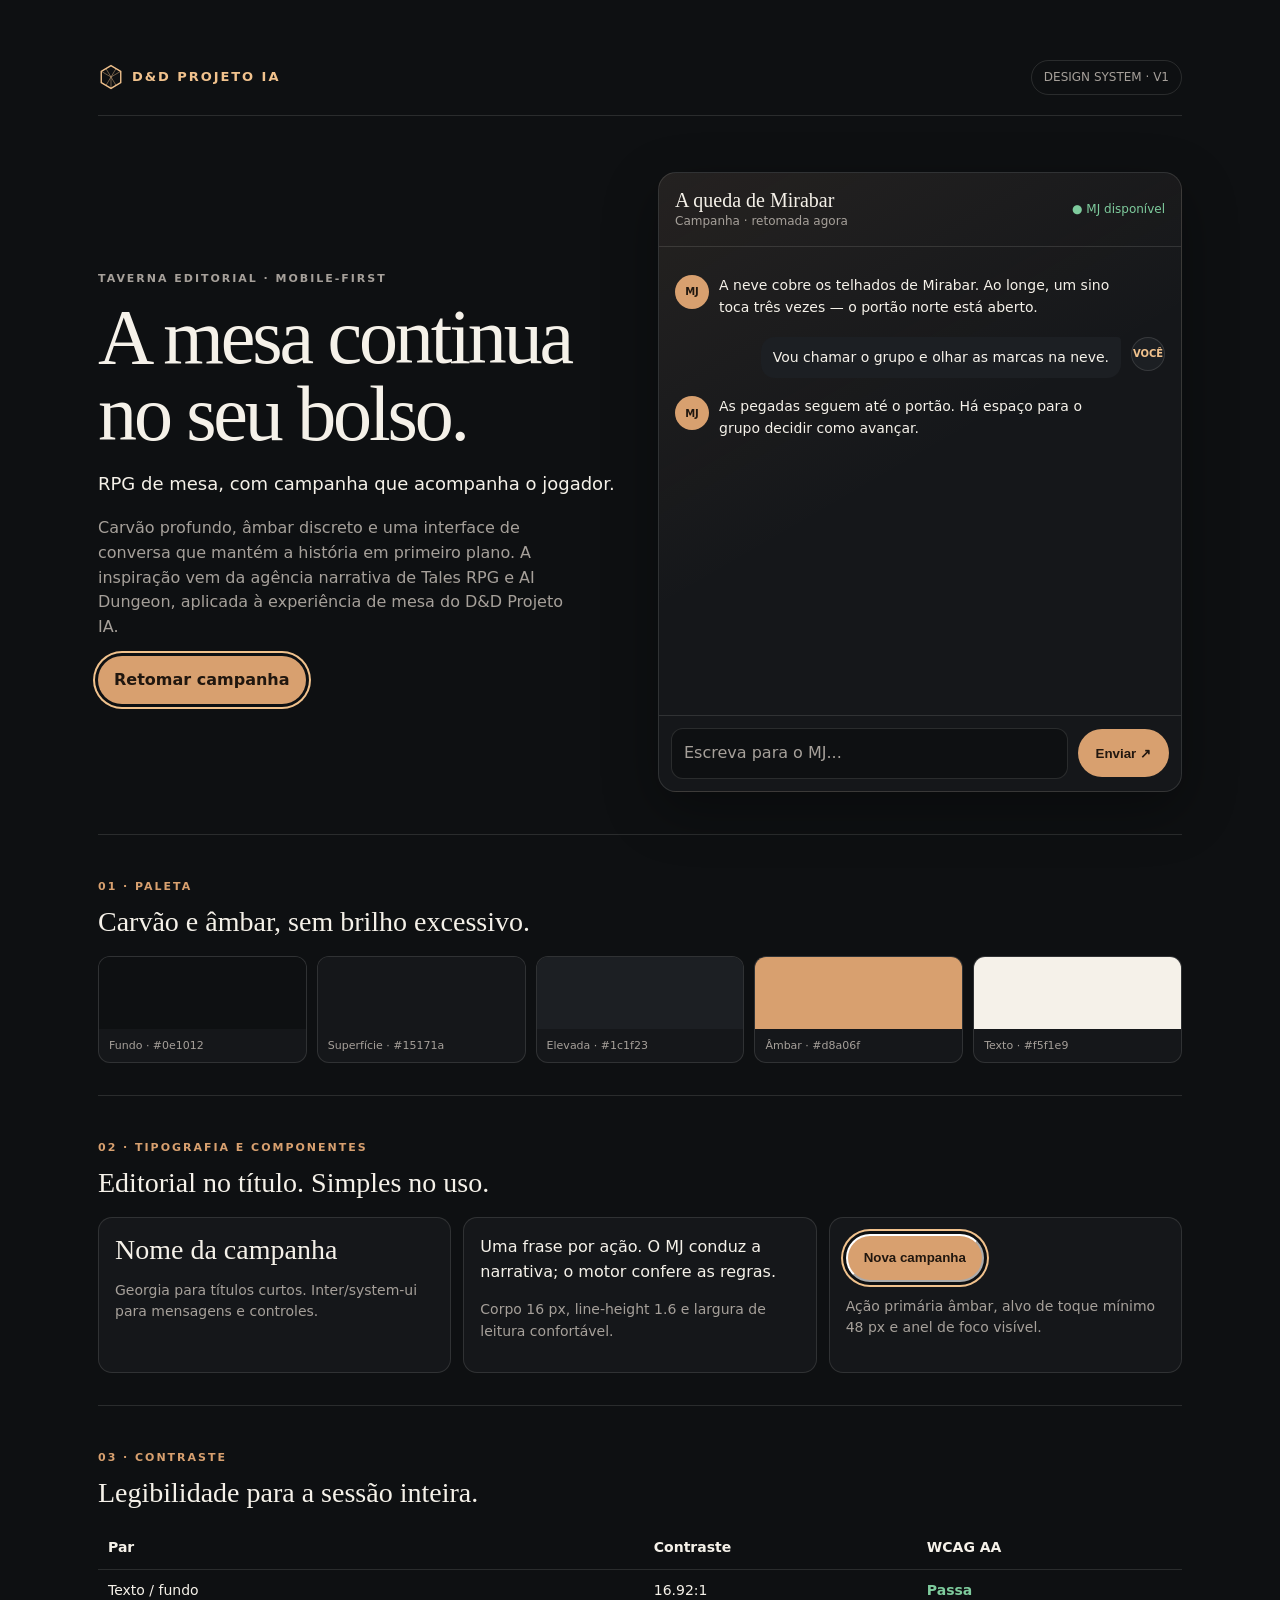
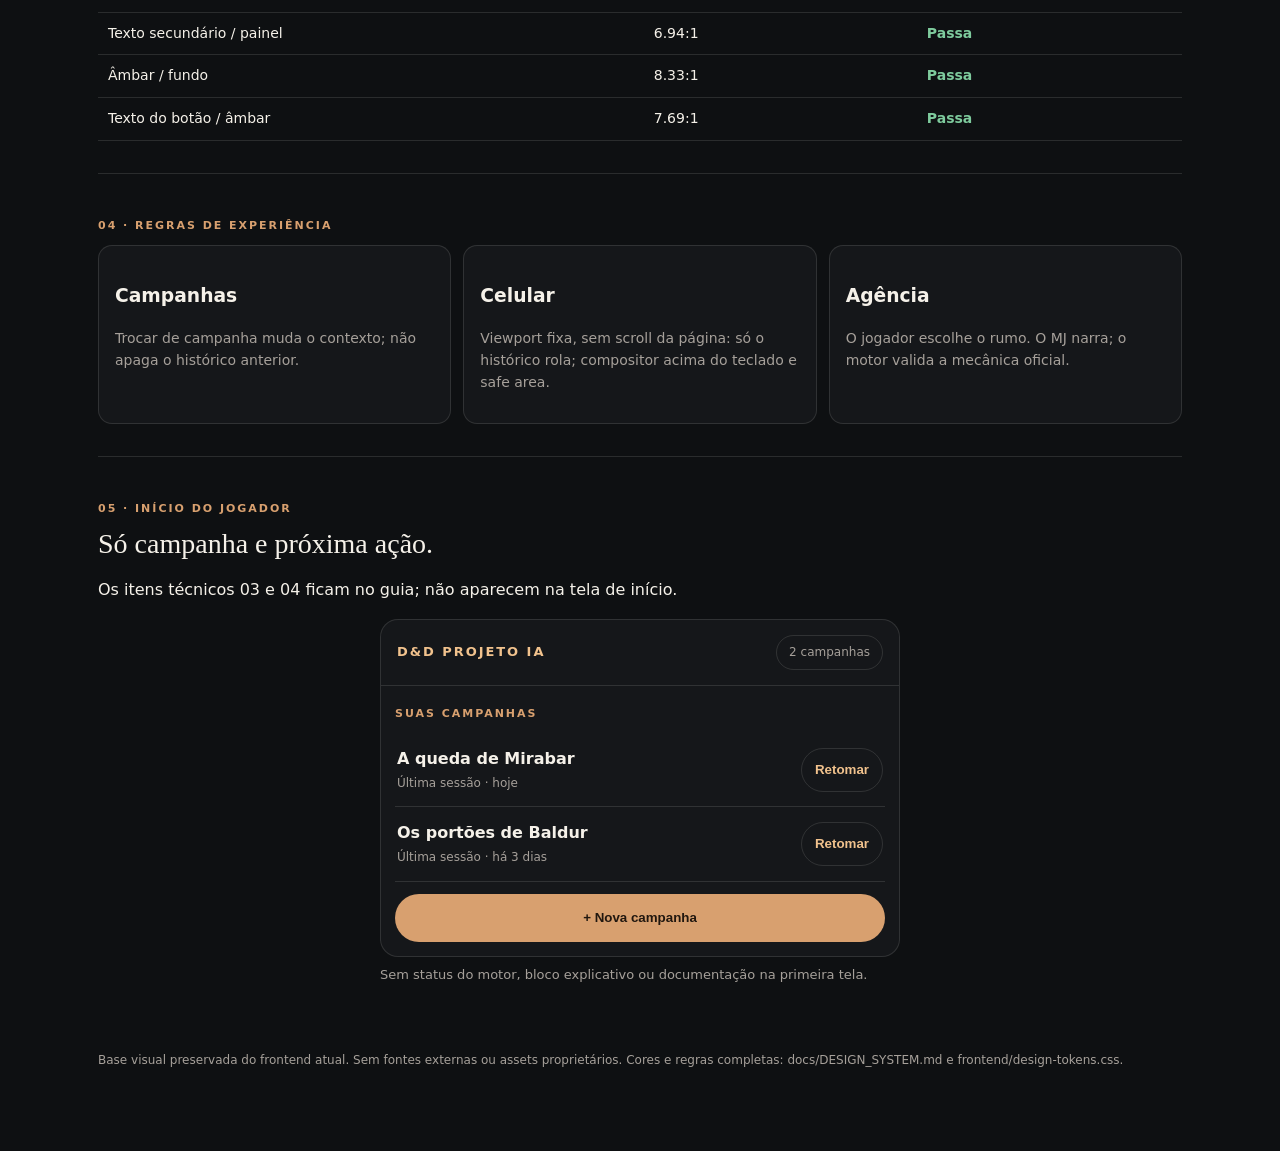
==== docs/design-system-preview.html @ c87e1078 "Criar design system móvel Taverna editorial" ====
<!doctype html>
<html lang="pt-BR">
<head>
<meta charset="utf-8"><meta name="viewport" content="width=device-width,initial-scale=1"><title>Taverna editorial — design system</title>
<style>
:root{color-scheme:dark;--bg:#0e1012;--surface:#15171a;--raised:#1c1f23;--text:#f5f1e9;--muted:#a6a09a;--line:rgba(245,241,233,.12);--accent:#d8a06f;--accent-hi:#f1c28d;--accent-ink:#21170f;--green:#7ecb9d;--red:#e37979;--display:Georgia,"Times New Roman",serif;--body:Inter,ui-sans-serif,system-ui,-apple-system,"Segoe UI",sans-serif;--focus:0 0 0 3px var(--bg),0 0 0 5px var(--accent-hi)}*{box-sizing:border-box}body{margin:0;background:var(--bg);color:var(--text);font-family:var(--body);line-height:1.55}.wrap{max-width:1180px;margin:auto;padding:clamp(18px,4vw,48px)}.top{display:flex;justify-content:space-between;align-items:center;border-bottom:1px solid var(--line);padding:12px 0 20px}.brand{font-size:13px;letter-spacing:.15em;font-weight:800;color:var(--accent-hi)}.pill{color:var(--muted);border:1px solid var(--line);border-radius:999px;padding:7px 12px;font-size:12px}.eyebrow{font-size:11px;letter-spacing:.18em;color:var(--accent);font-weight:800;text-transform:uppercase}.hero{display:grid;grid-template-columns:1fr 1fr;gap:36px;align-items:center;padding:56px 0 42px}.hero h1{font:400 clamp(42px,7vw,78px)/.98 var(--display);letter-spacing:-.04em;margin:12px 0 18px}.hero p{color:var(--muted);max-width:46ch}.tagline{color:var(--text)!important;font-size:18px}.preview{height:min(72vh,620px);min-height:420px;display:flex;flex-direction:column;border:1px solid var(--line);border-radius:18px;background:linear-gradient(150deg,rgba(216,160,111,.08),transparent 48%),var(--surface);box-shadow:0 18px 55px #0005;overflow:hidden}.chat-head{display:flex;justify-content:space-between;align-items:center;padding:16px;border-bottom:1px solid var(--line)}.campaign{font:20px var(--display)}.sub{color:var(--muted);font-size:12px}.status{color:var(--green);font-size:12px}.chat-body{padding:18px 16px 12px;flex:1;min-height:0;overflow-y:auto}.msg{display:flex;gap:10px;margin:10px 0 18px;max-width:90%}.avatar{width:34px;height:34px;border-radius:50%;display:grid;place-items:center;background:var(--accent);color:var(--accent-ink);font-weight:800;font-size:10px;flex:none}.bubble{font-size:14px}.player{margin-left:auto;flex-direction:row-reverse}.player .avatar{background:var(--raised);color:var(--accent-hi);border:1px solid var(--line)}.player .bubble{background:var(--raised);padding:10px 12px;border-radius:14px 4px 14px 14px}.composer{display:flex;gap:10px;padding:12px;border-top:1px solid var(--line);align-items:center}.input{flex:1;border:1px solid var(--line);border-radius:12px;background:var(--bg);color:var(--muted);padding:12px;min-height:48px}.button{border:0;border-radius:999px;background:var(--accent);color:var(--accent-ink);font-weight:800;padding:0 18px;min-height:48px}.section{border-top:1px solid var(--line);padding:32px 0}.section h2{font:28px var(--display);margin:0 0 18px}.swatches{display:grid;grid-template-columns:repeat(5,1fr);gap:10px}.swatch{border:1px solid var(--line);border-radius:12px;overflow:hidden;background:var(--surface)}.color{height:72px}.swatch small{display:block;padding:8px 10px;color:var(--muted);font-size:11px}.grid{display:grid;grid-template-columns:repeat(3,1fr);gap:12px}.card{background:var(--surface);border:1px solid var(--line);border-radius:14px;padding:16px}.card p{color:var(--muted);font-size:14px}.title-sample{font:28px var(--display)}.body-sample{font-size:16px;line-height:1.6}.focus{display:inline-flex;align-items:center;justify-content:center;min-height:48px;padding:0 16px;border-radius:999px;background:var(--accent);color:var(--accent-ink);font-weight:800;box-shadow:var(--focus)}.contrast{width:100%;border-collapse:collapse;font-size:14px}.contrast td,.contrast th{padding:10px;border-bottom:1px solid var(--line);text-align:left}.contrast td:last-child{color:var(--green);font-weight:700}.foot{color:var(--muted);font-size:12px;padding:22px 0}.dice{width:26px;height:26px;vertical-align:middle;margin-right:8px}@media(max-width:720px){.hero{grid-template-columns:1fr;gap:24px;padding-top:36px}.swatches{grid-template-columns:repeat(2,1fr)}.grid{grid-template-columns:1fr}.top{align-items:flex-start}.pill{font-size:11px}.preview{height:min(68dvh,620px);min-height:400px}.chat-body{min-height:0}}
.home-screen{max-width:520px;margin:16px auto 0;background:var(--surface);border:1px solid var(--line);border-radius:18px;overflow:hidden}.home-bar{display:flex;justify-content:space-between;align-items:center;padding:15px 16px;border-bottom:1px solid var(--line)}.home-title{font:24px var(--display);margin:0}.campaign-list{padding:8px 14px 14px}.campaign-row{display:flex;align-items:center;justify-content:space-between;gap:12px;padding:14px 2px;border-bottom:1px solid var(--line)}.campaign-row:last-child{border-bottom:0}.campaign-name{font-weight:700}.campaign-meta{font-size:12px;color:var(--muted);margin-top:2px}.resume{min-height:44px;border:1px solid var(--line);border-radius:999px;background:transparent;color:var(--accent-hi);padding:0 13px;font-weight:700}.home-new{width:100%;min-height:48px;border:0;border-radius:999px;background:var(--accent);color:var(--accent-ink);font-weight:800;margin-top:12px}.home-note{font-size:13px;color:var(--muted);max-width:520px;margin:8px auto 0} </style></head>
<body><main class="wrap">
<header class="top"><div class="brand"><svg class="dice" viewBox="0 0 32 32" aria-hidden="true"><path d="M16 2 28 9v14l-12 7L4 23V9z" fill="none" stroke="currentColor" stroke-width="1.7"/><path d="m4 9 12 7 12-7M16 16v14M10 6l12 20M22 6 10 26" fill="none" stroke="currentColor" stroke-width="1" opacity=".55"/></svg>D&D PROJETO IA</div><span class="pill">DESIGN SYSTEM · V1</span></header>
<section class="hero"><div><p class="eyebrow">Taverna editorial · mobile-first</p><h1>A mesa continua no seu bolso.</h1><p class="tagline">RPG de mesa, com campanha que acompanha o jogador.</p><p>Carvão profundo, âmbar discreto e uma interface de conversa que mantém a história em primeiro plano. A inspiração vem da agência narrativa de Tales RPG e AI Dungeon, aplicada à experiência de mesa do D&D Projeto IA.</p><span class="focus">Retomar campanha</span></div>
<div class="preview"><div class="chat-head"><div><div class="campaign">A queda de Mirabar</div><div class="sub">Campanha · retomada agora</div></div><span class="status">● MJ disponível</span></div><div class="chat-body"><div class="msg"><span class="avatar">MJ</span><div class="bubble">A neve cobre os telhados de Mirabar. Ao longe, um sino toca três vezes — o portão norte está aberto.</div></div><div class="msg player"><span class="avatar">VOCÊ</span><div class="bubble">Vou chamar o grupo e olhar as marcas na neve.</div></div><div class="msg"><span class="avatar">MJ</span><div class="bubble">As pegadas seguem até o portão. Há espaço para o grupo decidir como avançar.</div></div></div><div class="composer"><div class="input">Escreva para o MJ...</div><button class="button" type="button">Enviar ↗</button></div></div></section>
<section class="section"><p class="eyebrow">01 · Paleta</p><h2>Carvão e âmbar, sem brilho excessivo.</h2><div class="swatches"><div class="swatch"><div class="color" style="background:#0e1012"></div><small>Fundo · #0e1012</small></div><div class="swatch"><div class="color" style="background:#15171a"></div><small>Superfície · #15171a</small></div><div class="swatch"><div class="color" style="background:#1c1f23"></div><small>Elevada · #1c1f23</small></div><div class="swatch"><div class="color" style="background:#d8a06f"></div><small>Âmbar · #d8a06f</small></div><div class="swatch"><div class="color" style="background:#f5f1e9"></div><small>Texto · #f5f1e9</small></div></div></section>
<section class="section"><p class="eyebrow">02 · Tipografia e componentes</p><h2>Editorial no título. Simples no uso.</h2><div class="grid"><article class="card"><div class="title-sample">Nome da campanha</div><p>Georgia para títulos curtos. Inter/system-ui para mensagens e controles.</p></article><article class="card"><div class="body-sample">Uma frase por ação. O MJ conduz a narrativa; o motor confere as regras.</div><p>Corpo 16 px, line-height 1.6 e largura de leitura confortável.</p></article><article class="card"><button class="focus" type="button">Nova campanha</button><p>Ação primária âmbar, alvo de toque mínimo 48 px e anel de foco visível.</p></article></div></section>
<section class="section"><p class="eyebrow">03 · Contraste</p><h2>Legibilidade para a sessão inteira.</h2><table class="contrast"><thead><tr><th>Par</th><th>Contraste</th><th>WCAG AA</th></tr></thead><tbody><tr><td>Texto / fundo</td><td>16.92:1</td><td>Passa</td></tr><tr><td>Texto secundário / painel</td><td>6.94:1</td><td>Passa</td></tr><tr><td>Âmbar / fundo</td><td>8.33:1</td><td>Passa</td></tr><tr><td>Texto do botão / âmbar</td><td>7.69:1</td><td>Passa</td></tr></tbody></table></section>
<section class="section"><p class="eyebrow">04 · Regras de experiência</p><div class="grid"><article class="card"><h3>Campanhas</h3><p>Trocar de campanha muda o contexto; não apaga o histórico anterior.</p></article><article class="card"><h3>Celular</h3><p>Viewport fixa, sem scroll da página: só o histórico rola; compositor acima do teclado e safe area.</p></article><article class="card"><h3>Agência</h3><p>O jogador escolhe o rumo. O MJ narra; o motor valida a mecânica oficial.</p></article></div></section>
<section class="section"><p class="eyebrow">05 · Início do jogador</p><h2>Só campanha e próxima ação.</h2><p>Os itens técnicos 03 e 04 ficam no guia; não aparecem na tela de início.</p><div class="home-screen"><div class="home-bar"><span class="brand">D&D PROJETO IA</span><span class="pill">2 campanhas</span></div><div class="campaign-list"><p class="eyebrow">SUAS CAMPANHAS</p><div class="campaign-row"><div><div class="campaign-name">A queda de Mirabar</div><div class="campaign-meta">Última sessão · hoje</div></div><button class="resume" type="button">Retomar</button></div><div class="campaign-row"><div><div class="campaign-name">Os portões de Baldur</div><div class="campaign-meta">Última sessão · há 3 dias</div></div><button class="resume" type="button">Retomar</button></div><button class="home-new" type="button">+ Nova campanha</button></div></div><p class="home-note">Sem status do motor, bloco explicativo ou documentação na primeira tela.</p></section><p class="foot">Base visual preservada do frontend atual. Sem fontes externas ou assets proprietários. Cores e regras completas: docs/DESIGN_SYSTEM.md e frontend/design-tokens.css.</p>
</main></body></html>
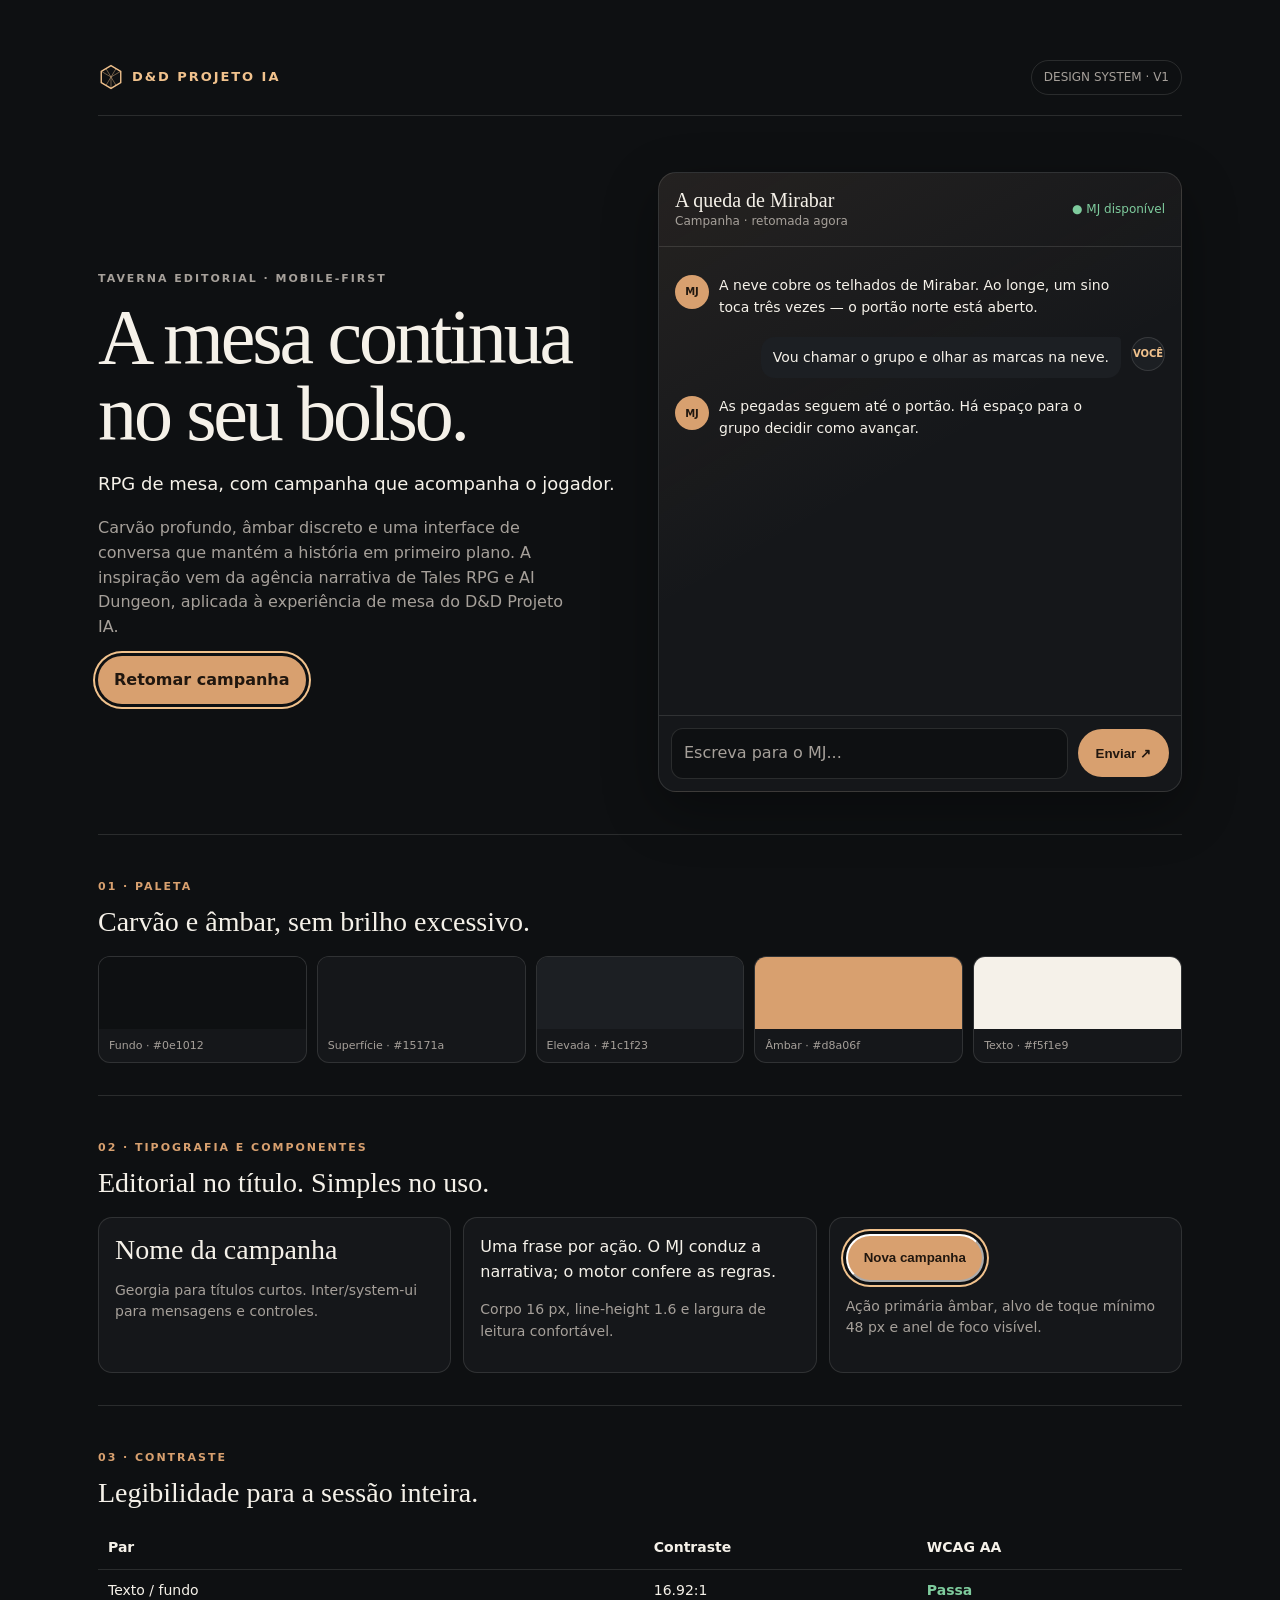
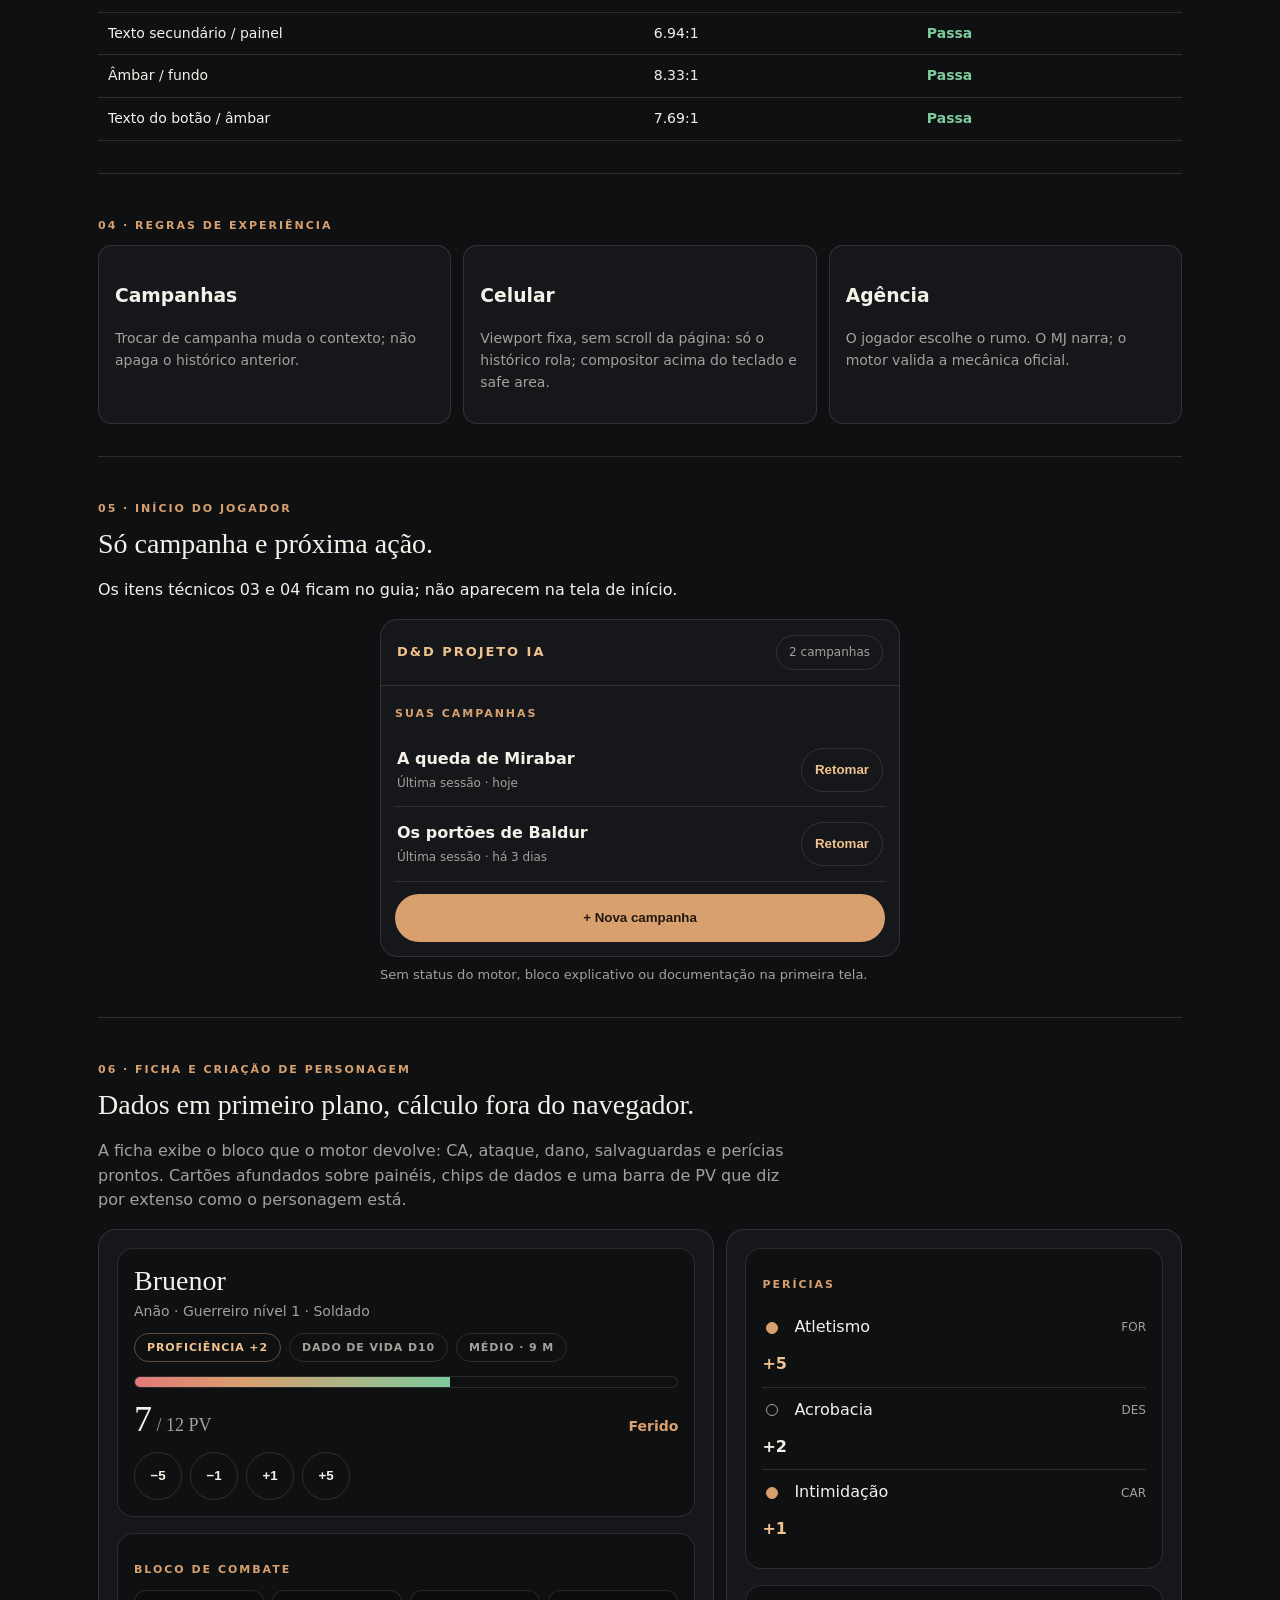
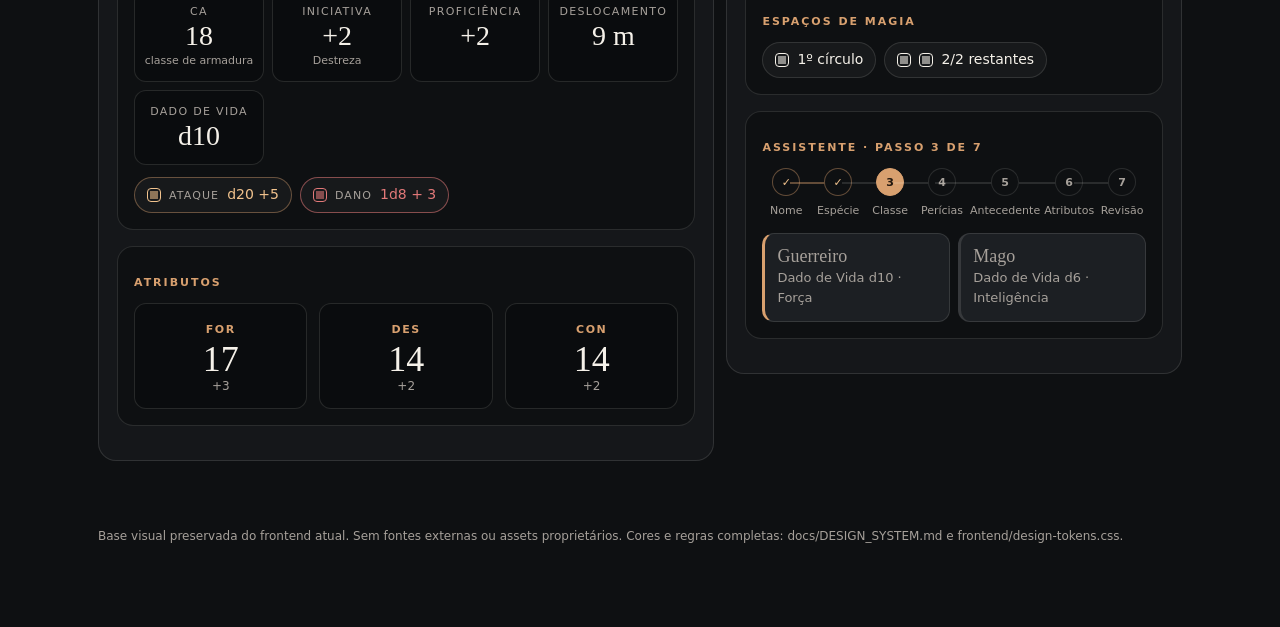
==== commit 2d4511de: "Inclui os componentes da ficha na vitrine do design system Co-authored-by: arena-agent <297053741+ar" ====
--- a/docs/design-system-preview.html
+++ b/docs/design-system-preview.html
@@ -4,7 +4,60 @@
 <meta charset="utf-8"><meta name="viewport" content="width=device-width,initial-scale=1"><title>Taverna editorial — design system</title>
 <style>
 :root{color-scheme:dark;--bg:#0e1012;--surface:#15171a;--raised:#1c1f23;--text:#f5f1e9;--muted:#a6a09a;--line:rgba(245,241,233,.12);--accent:#d8a06f;--accent-hi:#f1c28d;--accent-ink:#21170f;--green:#7ecb9d;--red:#e37979;--display:Georgia,"Times New Roman",serif;--body:Inter,ui-sans-serif,system-ui,-apple-system,"Segoe UI",sans-serif;--focus:0 0 0 3px var(--bg),0 0 0 5px var(--accent-hi)}*{box-sizing:border-box}body{margin:0;background:var(--bg);color:var(--text);font-family:var(--body);line-height:1.55}.wrap{max-width:1180px;margin:auto;padding:clamp(18px,4vw,48px)}.top{display:flex;justify-content:space-between;align-items:center;border-bottom:1px solid var(--line);padding:12px 0 20px}.brand{font-size:13px;letter-spacing:.15em;font-weight:800;color:var(--accent-hi)}.pill{color:var(--muted);border:1px solid var(--line);border-radius:999px;padding:7px 12px;font-size:12px}.eyebrow{font-size:11px;letter-spacing:.18em;color:var(--accent);font-weight:800;text-transform:uppercase}.hero{display:grid;grid-template-columns:1fr 1fr;gap:36px;align-items:center;padding:56px 0 42px}.hero h1{font:400 clamp(42px,7vw,78px)/.98 var(--display);letter-spacing:-.04em;margin:12px 0 18px}.hero p{color:var(--muted);max-width:46ch}.tagline{color:var(--text)!important;font-size:18px}.preview{height:min(72vh,620px);min-height:420px;display:flex;flex-direction:column;border:1px solid var(--line);border-radius:18px;background:linear-gradient(150deg,rgba(216,160,111,.08),transparent 48%),var(--surface);box-shadow:0 18px 55px #0005;overflow:hidden}.chat-head{display:flex;justify-content:space-between;align-items:center;padding:16px;border-bottom:1px solid var(--line)}.campaign{font:20px var(--display)}.sub{color:var(--muted);font-size:12px}.status{color:var(--green);font-size:12px}.chat-body{padding:18px 16px 12px;flex:1;min-height:0;overflow-y:auto}.msg{display:flex;gap:10px;margin:10px 0 18px;max-width:90%}.avatar{width:34px;height:34px;border-radius:50%;display:grid;place-items:center;background:var(--accent);color:var(--accent-ink);font-weight:800;font-size:10px;flex:none}.bubble{font-size:14px}.player{margin-left:auto;flex-direction:row-reverse}.player .avatar{background:var(--raised);color:var(--accent-hi);border:1px solid var(--line)}.player .bubble{background:var(--raised);padding:10px 12px;border-radius:14px 4px 14px 14px}.composer{display:flex;gap:10px;padding:12px;border-top:1px solid var(--line);align-items:center}.input{flex:1;border:1px solid var(--line);border-radius:12px;background:var(--bg);color:var(--muted);padding:12px;min-height:48px}.button{border:0;border-radius:999px;background:var(--accent);color:var(--accent-ink);font-weight:800;padding:0 18px;min-height:48px}.section{border-top:1px solid var(--line);padding:32px 0}.section h2{font:28px var(--display);margin:0 0 18px}.swatches{display:grid;grid-template-columns:repeat(5,1fr);gap:10px}.swatch{border:1px solid var(--line);border-radius:12px;overflow:hidden;background:var(--surface)}.color{height:72px}.swatch small{display:block;padding:8px 10px;color:var(--muted);font-size:11px}.grid{display:grid;grid-template-columns:repeat(3,1fr);gap:12px}.card{background:var(--surface);border:1px solid var(--line);border-radius:14px;padding:16px}.card p{color:var(--muted);font-size:14px}.title-sample{font:28px var(--display)}.body-sample{font-size:16px;line-height:1.6}.focus{display:inline-flex;align-items:center;justify-content:center;min-height:48px;padding:0 16px;border-radius:999px;background:var(--accent);color:var(--accent-ink);font-weight:800;box-shadow:var(--focus)}.contrast{width:100%;border-collapse:collapse;font-size:14px}.contrast td,.contrast th{padding:10px;border-bottom:1px solid var(--line);text-align:left}.contrast td:last-child{color:var(--green);font-weight:700}.foot{color:var(--muted);font-size:12px;padding:22px 0}.dice{width:26px;height:26px;vertical-align:middle;margin-right:8px}@media(max-width:720px){.hero{grid-template-columns:1fr;gap:24px;padding-top:36px}.swatches{grid-template-columns:repeat(2,1fr)}.grid{grid-template-columns:1fr}.top{align-items:flex-start}.pill{font-size:11px}.preview{height:min(68dvh,620px);min-height:400px}.chat-body{min-height:0}}
-.home-screen{max-width:520px;margin:16px auto 0;background:var(--surface);border:1px solid var(--line);border-radius:18px;overflow:hidden}.home-bar{display:flex;justify-content:space-between;align-items:center;padding:15px 16px;border-bottom:1px solid var(--line)}.home-title{font:24px var(--display);margin:0}.campaign-list{padding:8px 14px 14px}.campaign-row{display:flex;align-items:center;justify-content:space-between;gap:12px;padding:14px 2px;border-bottom:1px solid var(--line)}.campaign-row:last-child{border-bottom:0}.campaign-name{font-weight:700}.campaign-meta{font-size:12px;color:var(--muted);margin-top:2px}.resume{min-height:44px;border:1px solid var(--line);border-radius:999px;background:transparent;color:var(--accent-hi);padding:0 13px;font-weight:700}.home-new{width:100%;min-height:48px;border:0;border-radius:999px;background:var(--accent);color:var(--accent-ink);font-weight:800;margin-top:12px}.home-note{font-size:13px;color:var(--muted);max-width:520px;margin:8px auto 0} </style></head>
+.home-screen{max-width:520px;margin:16px auto 0;background:var(--surface);border:1px solid var(--line);border-radius:18px;overflow:hidden}.home-bar{display:flex;justify-content:space-between;align-items:center;padding:15px 16px;border-bottom:1px solid var(--line)}.home-title{font:24px var(--display);margin:0}.campaign-list{padding:8px 14px 14px}.campaign-row{display:flex;align-items:center;justify-content:space-between;gap:12px;padding:14px 2px;border-bottom:1px solid var(--line)}.campaign-row:last-child{border-bottom:0}.campaign-name{font-weight:700}.campaign-meta{font-size:12px;color:var(--muted);margin-top:2px}.resume{min-height:44px;border:1px solid var(--line);border-radius:999px;background:transparent;color:var(--accent-hi);padding:0 13px;font-weight:700}.home-new{width:100%;min-height:48px;border:0;border-radius:999px;background:var(--accent);color:var(--accent-ink);font-weight:800;margin-top:12px}.home-note{font-size:13px;color:var(--muted);max-width:520px;margin:8px auto 0} /* 06 · Ficha */
+.ficha{background:var(--surface);border:1px solid var(--line);border-radius:18px;padding:18px}
+.painel{background:var(--bg);border:1px solid var(--line);border-radius:16px;padding:16px;margin-bottom:16px}
+.painel-titulo{font-size:11px;letter-spacing:.18em;text-transform:uppercase;color:var(--accent);font-weight:800;margin-bottom:12px}
+.nameplate{font:28px var(--display);margin:0}
+.linha-resumo{color:var(--muted);font-size:14px;margin:4px 0 0}
+.badges{display:flex;gap:8px;flex-wrap:wrap;margin-top:10px}
+.badge{border:1px solid var(--line);border-radius:999px;padding:5px 12px;font-size:11px;font-weight:700;letter-spacing:.08em;text-transform:uppercase;color:var(--muted)}
+.badge-hi{border-color:rgba(216,160,111,.42);color:var(--accent-hi)}
+.badge-magic{border-color:rgba(159,183,212,.55);color:#9fb7d4}
+.pv-bar{height:12px;border:1px solid var(--line);border-radius:999px;background:var(--bg);overflow:hidden;margin:14px 0 10px}
+.pv-bar span{display:block;height:100%;background:linear-gradient(90deg,var(--red),var(--accent) 35%,var(--green))}
+.pv-linha{display:flex;align-items:baseline;justify-content:space-between;gap:12px}
+.pv-num{font:36px var(--display);margin:0}
+.pv-num small{font-size:18px;color:var(--muted)}
+.pv-estado{color:var(--accent);font-weight:700;font-size:14px}
+.pv-ctrl{display:flex;gap:8px;flex-wrap:wrap;margin-top:12px}
+.pv-ctrl button{min-width:48px;min-height:48px;border-radius:999px;border:1px solid var(--line);background:transparent;color:var(--text);font-weight:700}
+.blocos{display:grid;grid-template-columns:repeat(auto-fit,minmax(112px,1fr));gap:8px}
+.bloco-valor{background:#0a0c0e;border:1px solid var(--line);border-radius:12px;padding:12px 8px;text-align:center}
+.bloco-valor b{display:block;font:28px var(--display);font-weight:400}
+.bloco-valor i{display:block;font-size:11px;letter-spacing:.12em;text-transform:uppercase;color:var(--muted);font-style:normal}
+.bloco-valor u{display:block;font-size:11px;color:var(--muted);text-decoration:none}
+.chips{display:flex;gap:8px;flex-wrap:wrap;margin-top:12px}
+.chip{display:inline-flex;align-items:center;gap:8px;min-height:36px;padding:0 12px;border:1px solid var(--line);border-radius:999px;background:rgba(245,241,233,.04);font-size:14px}
+.chip.amber{border-color:rgba(216,160,111,.42);color:var(--accent-hi)}
+.chip.red{border-color:rgba(227,121,121,.55);color:var(--red)}
+.chip small{font-size:11px;letter-spacing:.1em;text-transform:uppercase;color:var(--muted)}
+.dado-mini{width:14px;height:14px;border:1px solid currentColor;border-radius:4px;flex:none;position:relative}
+.dado-mini::after{content:"";position:absolute;inset:2px;background:currentColor;opacity:.55}
+.atributos{display:grid;grid-template-columns:repeat(3,1fr);gap:12px}
+.atributo{background:#0a0c0e;border:1px solid var(--line);border-radius:12px;padding:12px;text-align:center}
+.atributo b{display:block;font:36px var(--display);font-weight:400;line-height:1}
+.atributo i{font-size:11px;letter-spacing:.14em;text-transform:uppercase;color:var(--accent);font-style:normal;font-weight:800}
+.atributo span{display:block;font-size:12px;color:var(--muted)}
+.pericia{display:grid;grid-template-columns:20px 1fr auto;gap:12px;align-items:center;padding:10px 0;border-bottom:1px solid var(--line)}
+.pericia:last-child{border-bottom:0}
+.pericia em{color:var(--muted);font-size:12px;font-style:normal}
+.marca{width:12px;height:12px;border-radius:50%;border:1px solid var(--muted);margin:0 auto}
+.marca.on{background:var(--accent);border-color:var(--accent)}
+.total{font-weight:700}
+.total.on{color:var(--accent-hi)}
+.passos{display:flex;gap:4px;list-style:none;padding:0;margin:0 0 14px}
+.passo{flex:1;text-align:center;position:relative;color:var(--muted);font-size:11px}
+.passo b{display:grid;place-items:center;width:28px;height:28px;margin:0 auto 6px;border-radius:50%;border:1px solid var(--line);background:var(--bg);font-size:11px;position:relative}
+.passo.on b{background:var(--accent);border-color:var(--accent);color:var(--accent-ink)}
+.passo.done b{border-color:rgba(216,160,111,.42);color:var(--accent-hi)}
+.passo:not(:first-child):before{content:"";position:absolute;top:14px;left:-50%;width:100%;height:2px;background:var(--line)}
+.passo.done:before{background:rgba(216,160,111,.42)}
+.escolhas{display:grid;grid-template-columns:repeat(2,1fr);gap:8px;margin-top:10px}
+.escolha{display:flex;gap:12px;align-items:flex-start;min-height:48px;padding:12px;border:1px solid var(--line);border-left:3px solid var(--accent);border-radius:12px;background:var(--raised)}
+.escolha b{font:18px var(--display);font-weight:400}
+.escolha span{display:block;color:var(--muted);font-size:13px}
+@media(max-width:720px){.atributos{grid-template-columns:repeat(2,1fr)}.escolhas{grid-template-columns:1fr}}  </style></head>
 <body><main class="wrap">
 <header class="top"><div class="brand"><svg class="dice" viewBox="0 0 32 32" aria-hidden="true"><path d="M16 2 28 9v14l-12 7L4 23V9z" fill="none" stroke="currentColor" stroke-width="1.7"/><path d="m4 9 12 7 12-7M16 16v14M10 6l12 20M22 6 10 26" fill="none" stroke="currentColor" stroke-width="1" opacity=".55"/></svg>D&D PROJETO IA</div><span class="pill">DESIGN SYSTEM · V1</span></header>
 <section class="hero"><div><p class="eyebrow">Taverna editorial · mobile-first</p><h1>A mesa continua no seu bolso.</h1><p class="tagline">RPG de mesa, com campanha que acompanha o jogador.</p><p>Carvão profundo, âmbar discreto e uma interface de conversa que mantém a história em primeiro plano. A inspiração vem da agência narrativa de Tales RPG e AI Dungeon, aplicada à experiência de mesa do D&D Projeto IA.</p><span class="focus">Retomar campanha</span></div>
@@ -13,5 +66,66 @@
 <section class="section"><p class="eyebrow">02 · Tipografia e componentes</p><h2>Editorial no título. Simples no uso.</h2><div class="grid"><article class="card"><div class="title-sample">Nome da campanha</div><p>Georgia para títulos curtos. Inter/system-ui para mensagens e controles.</p></article><article class="card"><div class="body-sample">Uma frase por ação. O MJ conduz a narrativa; o motor confere as regras.</div><p>Corpo 16 px, line-height 1.6 e largura de leitura confortável.</p></article><article class="card"><button class="focus" type="button">Nova campanha</button><p>Ação primária âmbar, alvo de toque mínimo 48 px e anel de foco visível.</p></article></div></section>
 <section class="section"><p class="eyebrow">03 · Contraste</p><h2>Legibilidade para a sessão inteira.</h2><table class="contrast"><thead><tr><th>Par</th><th>Contraste</th><th>WCAG AA</th></tr></thead><tbody><tr><td>Texto / fundo</td><td>16.92:1</td><td>Passa</td></tr><tr><td>Texto secundário / painel</td><td>6.94:1</td><td>Passa</td></tr><tr><td>Âmbar / fundo</td><td>8.33:1</td><td>Passa</td></tr><tr><td>Texto do botão / âmbar</td><td>7.69:1</td><td>Passa</td></tr></tbody></table></section>
 <section class="section"><p class="eyebrow">04 · Regras de experiência</p><div class="grid"><article class="card"><h3>Campanhas</h3><p>Trocar de campanha muda o contexto; não apaga o histórico anterior.</p></article><article class="card"><h3>Celular</h3><p>Viewport fixa, sem scroll da página: só o histórico rola; compositor acima do teclado e safe area.</p></article><article class="card"><h3>Agência</h3><p>O jogador escolhe o rumo. O MJ narra; o motor valida a mecânica oficial.</p></article></div></section>
-<section class="section"><p class="eyebrow">05 · Início do jogador</p><h2>Só campanha e próxima ação.</h2><p>Os itens técnicos 03 e 04 ficam no guia; não aparecem na tela de início.</p><div class="home-screen"><div class="home-bar"><span class="brand">D&D PROJETO IA</span><span class="pill">2 campanhas</span></div><div class="campaign-list"><p class="eyebrow">SUAS CAMPANHAS</p><div class="campaign-row"><div><div class="campaign-name">A queda de Mirabar</div><div class="campaign-meta">Última sessão · hoje</div></div><button class="resume" type="button">Retomar</button></div><div class="campaign-row"><div><div class="campaign-name">Os portões de Baldur</div><div class="campaign-meta">Última sessão · há 3 dias</div></div><button class="resume" type="button">Retomar</button></div><button class="home-new" type="button">+ Nova campanha</button></div></div><p class="home-note">Sem status do motor, bloco explicativo ou documentação na primeira tela.</p></section><p class="foot">Base visual preservada do frontend atual. Sem fontes externas ou assets proprietários. Cores e regras completas: docs/DESIGN_SYSTEM.md e frontend/design-tokens.css.</p>
+<section class="section"><p class="eyebrow">05 · Início do jogador</p><h2>Só campanha e próxima ação.</h2><p>Os itens técnicos 03 e 04 ficam no guia; não aparecem na tela de início.</p><div class="home-screen"><div class="home-bar"><span class="brand">D&D PROJETO IA</span><span class="pill">2 campanhas</span></div><div class="campaign-list"><p class="eyebrow">SUAS CAMPANHAS</p><div class="campaign-row"><div><div class="campaign-name">A queda de Mirabar</div><div class="campaign-meta">Última sessão · hoje</div></div><button class="resume" type="button">Retomar</button></div><div class="campaign-row"><div><div class="campaign-name">Os portões de Baldur</div><div class="campaign-meta">Última sessão · há 3 dias</div></div><button class="resume" type="button">Retomar</button></div><button class="home-new" type="button">+ Nova campanha</button></div></div><p class="home-note">Sem status do motor, bloco explicativo ou documentação na primeira tela.</p></section><section class="section"><p class="eyebrow">06 · Ficha e criação de personagem</p><h2>Dados em primeiro plano, cálculo fora do navegador.</h2>
+<p style="color:var(--muted);max-width:70ch">A ficha exibe o bloco que o motor devolve: CA, ataque, dano, salvaguardas e perícias prontos. Cartões afundados sobre painéis, chips de dados e uma barra de PV que diz por extenso como o personagem está.</p>
+<div class="grid" style="grid-template-columns:1.15fr .85fr;align-items:start">
+<div class="ficha">
+  <div class="painel">
+    <div class="nameplate">Bruenor</div>
+    <p class="linha-resumo">Anão · Guerreiro nível 1 · Soldado</p>
+    <div class="badges"><span class="badge badge-hi">Proficiência +2</span><span class="badge">Dado de Vida d10</span><span class="badge">Médio · 9 m</span></div>
+    <div class="pv-bar"><span style="width:58%"></span></div>
+    <div class="pv-linha"><p class="pv-num">7<small> / 12 PV</small></p><span class="pv-estado">Ferido</span></div>
+    <div class="pv-ctrl"><button type="button">−5</button><button type="button">−1</button><button type="button">+1</button><button type="button">+5</button></div>
+  </div>
+  <div class="painel">
+    <p class="painel-titulo">Bloco de combate</p>
+    <div class="blocos">
+      <div class="bloco-valor"><i>CA</i><b>18</b><u>classe de armadura</u></div>
+      <div class="bloco-valor"><i>Iniciativa</i><b>+2</b><u>Destreza</u></div>
+      <div class="bloco-valor"><i>Proficiência</i><b>+2</b></div>
+      <div class="bloco-valor"><i>Deslocamento</i><b>9 m</b></div>
+      <div class="bloco-valor"><i>Dado de Vida</i><b>d10</b></div>
+    </div>
+    <div class="chips"><span class="chip amber"><span class="dado-mini"></span><small>Ataque</small>d20 +5</span><span class="chip red"><span class="dado-mini"></span><small>Dano</small>1d8 + 3</span></div>
+  </div>
+  <div class="painel">
+    <p class="painel-titulo">Atributos</p>
+    <div class="atributos">
+      <div class="atributo"><i>FOR</i><b>17</b><span>+3</span></div>
+      <div class="atributo"><i>DES</i><b>14</b><span>+2</span></div>
+      <div class="atributo"><i>CON</i><b>14</b><span>+2</span></div>
+    </div>
+  </div>
+</div>
+<div class="ficha">
+  <div class="painel">
+    <p class="painel-titulo">Perícias</p>
+    <div class="pericia"><span class="marca on"></span>Atletismo<em>FOR</em><span class="total on">+5</span></div>
+    <div class="pericia"><span class="marca"></span>Acrobacia<em>DES</em><span class="total">+2</span></div>
+    <div class="pericia"><span class="marca on"></span>Intimidação<em>CAR</em><span class="total on">+1</span></div>
+  </div>
+  <div class="painel">
+    <p class="painel-titulo">Espaços de magia</p>
+    <div class="chips"><span class="chip"><span class="dado-mini"></span>1º círculo</span><span class="chip"><span class="dado-mini"></span><span class="dado-mini"></span>2/2 restantes</span></div>
+  </div>
+  <div class="painel">
+    <p class="painel-titulo">Assistente · passo 3 de 7</p>
+    <ol class="passos">
+      <li class="passo done"><b>✓</b>Nome</li>
+      <li class="passo done"><b>✓</b>Espécie</li>
+      <li class="passo on"><b>3</b>Classe</li>
+      <li class="passo"><b>4</b>Perícias</li>
+      <li class="passo"><b>5</b>Antecedente</li>
+      <li class="passo"><b>6</b>Atributos</li>
+      <li class="passo"><b>7</b>Revisão</li>
+    </ol>
+    <div class="escolhas">
+      <div class="escolha"><span><b>Guerreiro</b><span>Dado de Vida d10 · Força</span></span></div>
+      <div class="escolha" style="border-left-color:var(--line)"><span><b>Mago</b><span>Dado de Vida d6 · Inteligência</span></span></div>
+    </div>
+  </div>
+</div>
+</div></section>
+<p class="foot">Base visual preservada do frontend atual. Sem fontes externas ou assets proprietários. Cores e regras completas: docs/DESIGN_SYSTEM.md e frontend/design-tokens.css.</p>
 </main></body></html>
